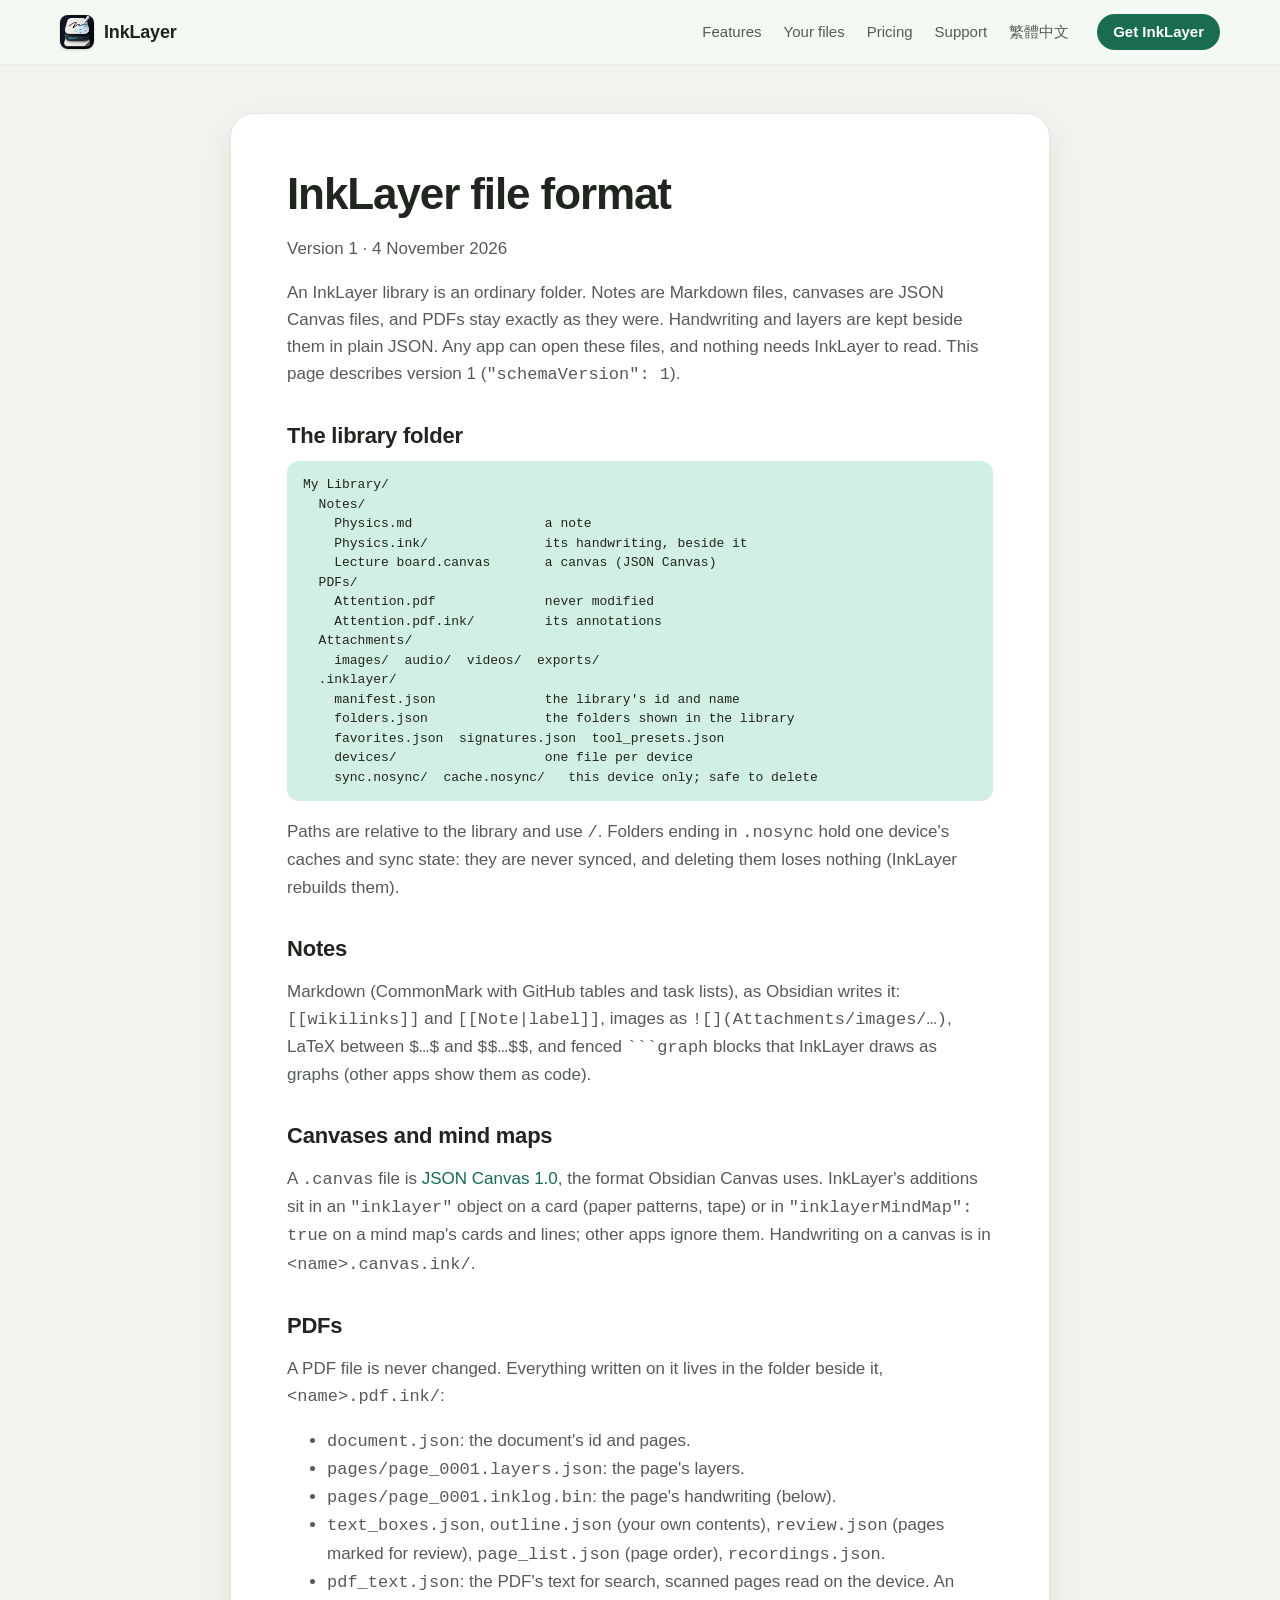
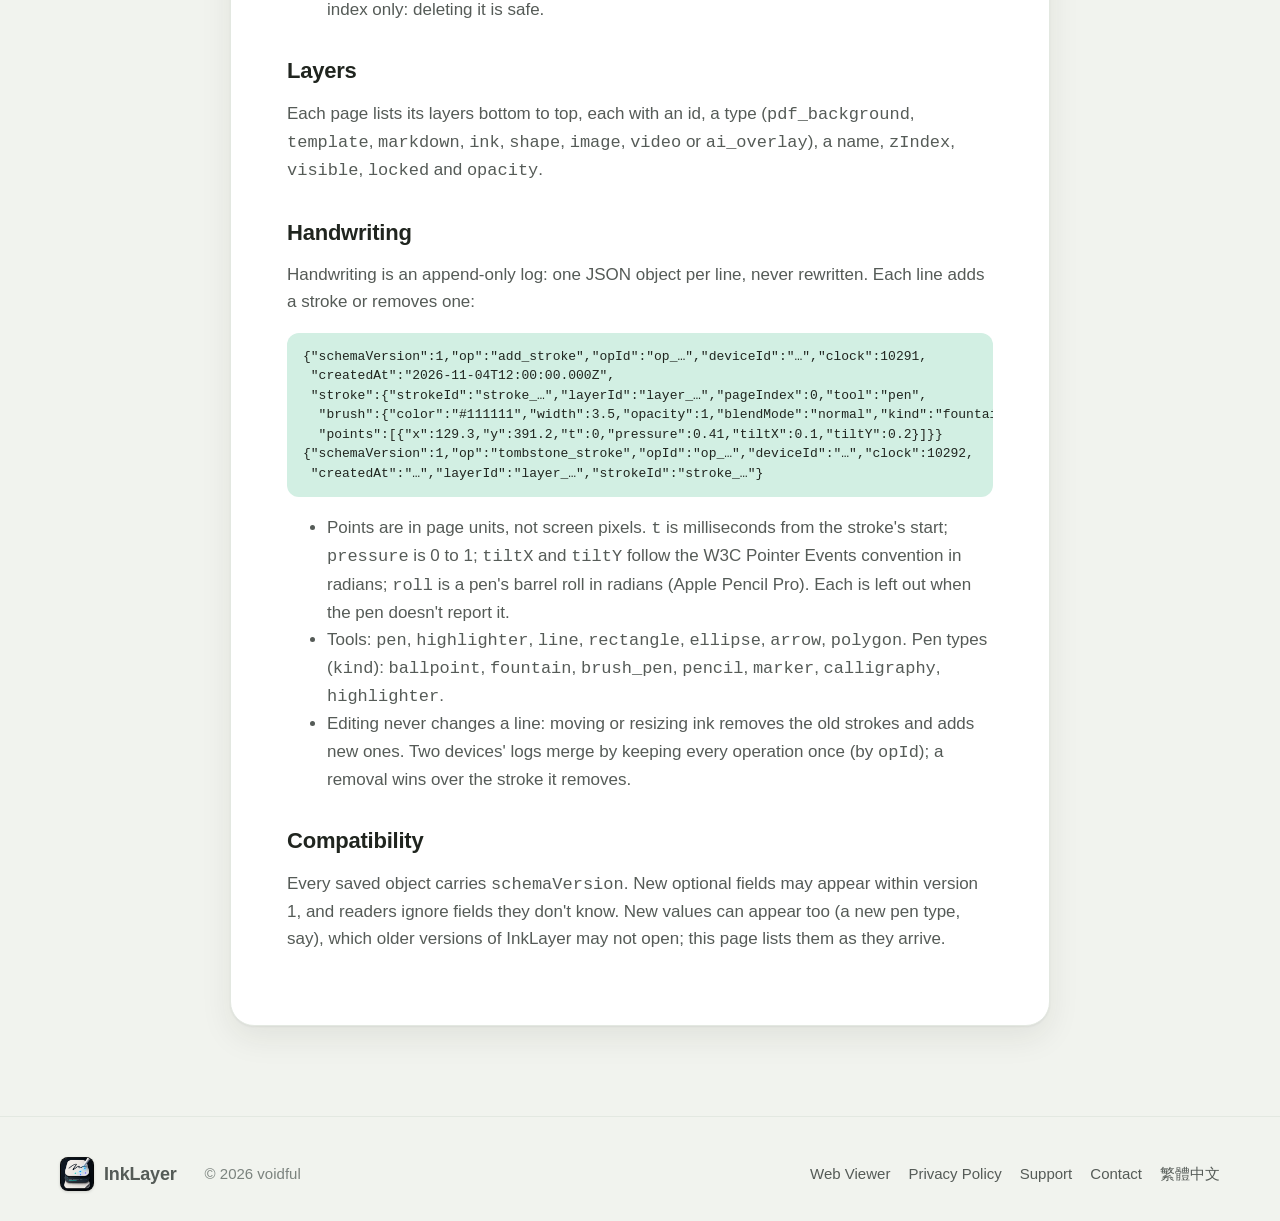
==== format/index.html @ 5ebd4a23 "File format: a public page in English and Traditional Chinese, linked from Your files" ====
<!doctype html>
<html lang="en">
<head>
  <meta charset="utf-8">
  <meta name="viewport" content="width=device-width, initial-scale=1, viewport-fit=cover">
  <title>InkLayer File Format</title>
  <meta name="description" content="How InkLayer stores notes, canvases, PDFs and handwriting: open formats in an ordinary folder.">
  <meta name="theme-color" content="#f5fbf6" media="(prefers-color-scheme: light)">
  <meta name="theme-color" content="#1a1e1c" media="(prefers-color-scheme: dark)">
  <link rel="canonical" href="https://inklayer.app/format/">
  <link rel="alternate" hreflang="zh-Hant" href="https://inklayer.app/format.zh-TW.html">
  <link rel="alternate" hreflang="en" href="https://inklayer.app/format/">
  <link rel="icon" href="/favicon.png">
  <link rel="apple-touch-icon" href="/apple-touch-icon.png">
  <meta property="og:type" content="website">
  <meta property="og:site_name" content="InkLayer">
  <meta property="og:title" content="InkLayer File Format">
  <meta property="og:description" content="How InkLayer stores notes, canvases, PDFs and handwriting: open formats in an ordinary folder.">
  <meta property="og:url" content="https://inklayer.app/format/">
  <meta property="og:image" content="https://inklayer.app/assets/img/og-en.png">
  <meta name="twitter:card" content="summary_large_image">
  <meta name="apple-itunes-app" content="app-id=6824608659">
  <link rel="stylesheet" href="/assets/css/site.css">
  <script>
if ('IntersectionObserver' in window) document.documentElement.classList.add('js');
addEventListener('DOMContentLoaded', () => {
  if (!('IntersectionObserver' in window)) return;
  const seen = new IntersectionObserver((entries) => {
    for (const entry of entries) {
      if (entry.isIntersecting) {
        entry.target.classList.add('in');
        seen.unobserve(entry.target);
      }
    }
  }, { rootMargin: '0px 0px -10% 0px' });
  document.querySelectorAll('.reveal').forEach((el) => seen.observe(el));
});
</script>
</head>
<body>
<a class="skip" href="#main">Skip to content</a>
<header class="site-header">
  <div class="wrap">
    <a class="brand" href="/"><img src="/assets/img/icon-128.png" alt="" width="34" height="34">InkLayer</a>
    <nav class="nav" aria-label="InkLayer"><a href="/#features">Features</a><a href="/#yours">Your files</a><a href="/#pricing">Pricing</a><a href="/support/">Support</a><a class="lang" href="/index.zh-TW.html" hreflang="zh-Hant" lang="zh-Hant">繁體中文</a></nav>
    <a class="header-cta" href="https://apps.apple.com/app/id6824608659">Get InkLayer</a>
  </div>
</header>
<main id="main">
  <div class="wrap">
    <article class="doc">
  <h1>InkLayer file format</h1>
  <p class="updated">Version 1 · 4 November 2026</p>
  <p>An InkLayer library is an ordinary folder. Notes are Markdown files, canvases are JSON Canvas files, and PDFs stay exactly as they were. Handwriting and layers are kept beside them in plain JSON. Any app can open these files, and nothing needs InkLayer to read. This page describes version 1 (<code>"schemaVersion": 1</code>).</p>

  <h2>The library folder</h2>
  <pre><code>My Library/
  Notes/
    Physics.md                 a note
    Physics.ink/               its handwriting, beside it
    Lecture board.canvas       a canvas (JSON Canvas)
  PDFs/
    Attention.pdf              never modified
    Attention.pdf.ink/         its annotations
  Attachments/
    images/  audio/  videos/  exports/
  .inklayer/
    manifest.json              the library's id and name
    folders.json               the folders shown in the library
    favorites.json  signatures.json  tool_presets.json
    devices/                   one file per device
    sync.nosync/  cache.nosync/   this device only; safe to delete</code></pre>
  <p>Paths are relative to the library and use <code>/</code>. Folders ending in <code>.nosync</code> hold one device's caches and sync state: they are never synced, and deleting them loses nothing (InkLayer rebuilds them).</p>

  <h2>Notes</h2>
  <p>Markdown (CommonMark with GitHub tables and task lists), as Obsidian writes it: <code>[[wikilinks]]</code> and <code>[[Note|label]]</code>, images as <code>![](Attachments/images/…)</code>, LaTeX between <code>$…$</code> and <code>$$…$$</code>, and fenced <code>```graph</code> blocks that InkLayer draws as graphs (other apps show them as code).</p>

  <h2>Canvases and mind maps</h2>
  <p>A <code>.canvas</code> file is <a href="https://jsoncanvas.org">JSON Canvas 1.0</a>, the format Obsidian Canvas uses. InkLayer's additions sit in an <code>"inklayer"</code> object on a card (paper patterns, tape) or in <code>"inklayerMindMap": true</code> on a mind map's cards and lines; other apps ignore them. Handwriting on a canvas is in <code>&lt;name&gt;.canvas.ink/</code>.</p>

  <h2>PDFs</h2>
  <p>A PDF file is never changed. Everything written on it lives in the folder beside it, <code>&lt;name&gt;.pdf.ink/</code>:</p>
  <ul>
    <li><code>document.json</code>: the document's id and pages.</li>
    <li><code>pages/page_0001.layers.json</code>: the page's layers.</li>
    <li><code>pages/page_0001.inklog.bin</code>: the page's handwriting (below).</li>
    <li><code>text_boxes.json</code>, <code>outline.json</code> (your own contents), <code>review.json</code> (pages marked for review), <code>page_list.json</code> (page order), <code>recordings.json</code>.</li>
    <li><code>pdf_text.json</code>: the PDF's text for search, scanned pages read on the device. An index only: deleting it is safe.</li>
  </ul>

  <h2>Layers</h2>
  <p>Each page lists its layers bottom to top, each with an id, a type (<code>pdf_background</code>, <code>template</code>, <code>markdown</code>, <code>ink</code>, <code>shape</code>, <code>image</code>, <code>video</code> or <code>ai_overlay</code>), a name, <code>zIndex</code>, <code>visible</code>, <code>locked</code> and <code>opacity</code>.</p>

  <h2>Handwriting</h2>
  <p>Handwriting is an append-only log: one JSON object per line, never rewritten. Each line adds a stroke or removes one:</p>
  <pre><code>{"schemaVersion":1,"op":"add_stroke","opId":"op_…","deviceId":"…","clock":10291,
 "createdAt":"2026-11-04T12:00:00.000Z",
 "stroke":{"strokeId":"stroke_…","layerId":"layer_…","pageIndex":0,"tool":"pen",
  "brush":{"color":"#111111","width":3.5,"opacity":1,"blendMode":"normal","kind":"fountain"},
  "points":[{"x":129.3,"y":391.2,"t":0,"pressure":0.41,"tiltX":0.1,"tiltY":0.2}]}}
{"schemaVersion":1,"op":"tombstone_stroke","opId":"op_…","deviceId":"…","clock":10292,
 "createdAt":"…","layerId":"layer_…","strokeId":"stroke_…"}</code></pre>
  <ul>
    <li>Points are in page units, not screen pixels. <code>t</code> is milliseconds from the stroke's start; <code>pressure</code> is 0 to 1; <code>tiltX</code> and <code>tiltY</code> follow the W3C Pointer Events convention in radians; <code>roll</code> is a pen's barrel roll in radians (Apple Pencil Pro). Each is left out when the pen doesn't report it.</li>
    <li>Tools: <code>pen</code>, <code>highlighter</code>, <code>line</code>, <code>rectangle</code>, <code>ellipse</code>, <code>arrow</code>, <code>polygon</code>. Pen types (<code>kind</code>): <code>ballpoint</code>, <code>fountain</code>, <code>brush_pen</code>, <code>pencil</code>, <code>marker</code>, <code>calligraphy</code>, <code>highlighter</code>.</li>
    <li>Editing never changes a line: moving or resizing ink removes the old strokes and adds new ones. Two devices' logs merge by keeping every operation once (by <code>opId</code>); a removal wins over the stroke it removes.</li>
  </ul>

  <h2>Compatibility</h2>
  <p>Every saved object carries <code>schemaVersion</code>. New optional fields may appear within version 1, and readers ignore fields they don't know. New values can appear too (a new pen type, say), which older versions of InkLayer may not open; this page lists them as they arrive.</p>

</article>
  </div>
</main>
<footer class="site-footer">
  <div class="wrap">
    <a class="brand" href="/"><img src="/assets/img/icon-128.png" alt="" width="34" height="34">InkLayer</a>
    <span>© 2026 voidful</span>
    <nav aria-label="Footer"><a href="/viewer/">Web Viewer</a><a href="/privacy/">Privacy Policy</a><a href="/support/">Support</a><a href="mailto:support@eric-lam.com">Contact</a><a href="/index.zh-TW.html" hreflang="zh-Hant" lang="zh-Hant">繁體中文</a></nav>
  </div>
</footer>
</body>
</html>
---- assets/css/site.css ----
/* InkLayer website: paper on a desk, ink on paper.
   Colors are InkLayer's own (desk, paper, the deep green Add button, the mint
   selection, highlighters and the three inks of the screenshots). */

:root {
  color-scheme: light dark;
  --desk: #f1f3ee;
  --desk-grid: #d9ded5;
  --paper: #ffffff;
  --paper-edge: #e3e8e1;
  --toolbar: #f5fbf6;
  --ink: #20251f;
  --muted: #555b57;
  --faint: #7b837e;
  --brand: #196b52;
  --brand-ink: #ffffff;
  --mint: #a5f2d3;
  --mint-soft: #d2efe3;
  --highlight: #fcebae;
  --red-ink: #d64545;
  --green-ink: #2f7558;
  --navy-ink: #1f3a5f;
  --shadow: 0 1px 2px rgb(32 37 31 / 6%), 0 12px 32px rgb(32 37 31 / 8%);
  --shadow-lg: 0 2px 4px rgb(32 37 31 / 6%), 0 30px 60px rgb(32 37 31 / 14%);
  --radius: 18px;
  --max: 1160px;
  --font: -apple-system, BlinkMacSystemFont, "SF Pro Text", "Segoe UI", Roboto,
    "Helvetica Neue", "PingFang TC", "Noto Sans TC", "Microsoft JhengHei", sans-serif;
  --font-display: -apple-system, BlinkMacSystemFont, "SF Pro Display", "Segoe UI",
    Roboto, "Helvetica Neue", "PingFang TC", "Noto Sans TC", "Microsoft JhengHei",
    sans-serif;
}

@media (prefers-color-scheme: dark) {
  :root {
    --desk: #131715;
    --desk-grid: #232a26;
    --paper: #1e2220;
    --paper-edge: #2e3532;
    --toolbar: #1a1e1c;
    --ink: #e2e6e0;
    --muted: #a6aea9;
    --faint: #7f8883;
    --brand: #5fc39a;
    --brand-ink: #0d1f18;
    --mint: #2b5c4a;
    --mint-soft: #213a31;
    --highlight: #5c4f1e;
    --red-ink: #ef7a72;
    --green-ink: #69c49b;
    --navy-ink: #8fb2e0;
    --shadow: 0 1px 2px rgb(0 0 0 / 30%), 0 12px 32px rgb(0 0 0 / 30%);
    --shadow-lg: 0 2px 4px rgb(0 0 0 / 30%), 0 30px 60px rgb(0 0 0 / 45%);
  }
}

*,
*::before,
*::after {
  box-sizing: border-box;
}

html {
  -webkit-text-size-adjust: 100%;
  scroll-behavior: smooth;
}

body {
  margin: 0;
  background: var(--desk);
  color: var(--ink);
  font-family: var(--font);
  font-size: 17px;
  line-height: 1.6;
  -webkit-font-smoothing: antialiased;
}

img,
svg {
  display: block;
  max-width: 100%;
}

a {
  color: var(--brand);
  text-decoration: none;
}

a:hover {
  text-decoration: underline;
  text-underline-offset: 3px;
}

:focus-visible {
  outline: 3px solid var(--brand);
  outline-offset: 3px;
  border-radius: 6px;
}

.wrap {
  width: min(100% - 40px, var(--max));
  margin-inline: auto;
}

.skip {
  position: absolute;
  left: -999px;
}

.skip:focus {
  left: 16px;
  top: 12px;
  z-index: 20;
  background: var(--paper);
  padding: 8px 14px;
  border-radius: 10px;
}

/* --- Header ------------------------------------------------------------- */

.site-header {
  position: sticky;
  top: 0;
  z-index: 10;
  background: color-mix(in srgb, var(--toolbar) 82%, transparent);
  backdrop-filter: saturate(1.4) blur(18px);
  -webkit-backdrop-filter: saturate(1.4) blur(18px);
  border-bottom: 1px solid color-mix(in srgb, var(--paper-edge) 70%, transparent);
}

.site-header .wrap {
  display: flex;
  align-items: center;
  gap: 28px;
  height: 64px;
}

.brand {
  display: flex;
  align-items: center;
  gap: 10px;
  color: var(--ink);
  font-weight: 700;
  font-size: 18px;
  letter-spacing: -0.01em;
}

.brand:hover {
  text-decoration: none;
}

.brand img {
  width: 34px;
  height: 34px;
  border-radius: 8px;
  box-shadow: 0 1px 3px rgb(0 0 0 / 15%);
}

.nav {
  display: flex;
  gap: 22px;
  margin-left: auto;
  font-size: 15px;
}

.nav a {
  color: var(--muted);
  white-space: nowrap;
}

.nav a:hover {
  color: var(--ink);
  text-decoration: none;
}

.header-cta {
  display: inline-flex;
  align-items: center;
  height: 36px;
  padding: 0 16px;
  border-radius: 999px;
  background: var(--brand);
  color: var(--brand-ink);
  font-weight: 600;
  font-size: 15px;
  white-space: nowrap;
}

.header-cta:hover {
  text-decoration: none;
  filter: brightness(1.08);
}

@media (max-width: 860px) {
  .nav a:not(.lang) {
    display: none;
  }
}

@media (max-width: 420px) {
  .site-header .wrap {
    gap: 14px;
  }

  .header-cta {
    padding: 0 13px;
  }
}

/* --- Hero --------------------------------------------------------------- */

.hero {
  position: relative;
  padding: 72px 0 40px;
  overflow: hidden;
  /* The canvas desk's dot grid. */
  background-image: radial-gradient(var(--desk-grid) 1.2px, transparent 1.4px);
  background-size: 24px 24px;
}

.hero::after {
  content: "";
  position: absolute;
  inset: auto 0 0;
  height: 160px;
  background: linear-gradient(transparent, var(--desk));
  pointer-events: none;
}

.hero-copy {
  max-width: 820px;
  margin-inline: auto;
  text-align: center;
}

.eyebrow {
  display: inline-block;
  margin: 0 0 18px;
  padding: 6px 14px;
  border-radius: 999px;
  background: var(--mint-soft);
  color: var(--green-ink);
  font-size: 14px;
  font-weight: 600;
  letter-spacing: 0.01em;
}

h1,
h2,
h3 {
  font-family: var(--font-display);
  letter-spacing: -0.025em;
  line-height: 1.08;
  margin: 0;
}

.hero h1 {
  font-size: clamp(42px, 7vw, 78px);
  font-weight: 800;
}

:lang(zh) h1,
:lang(zh) h2 {
  letter-spacing: 0;
  line-height: 1.2;
}

.lede {
  max-width: 640px;
  margin: 24px auto 0;
  color: var(--muted);
  font-size: clamp(18px, 2.2vw, 21px);
  line-height: 1.55;
}

.cta-row {
  display: flex;
  flex-wrap: wrap;
  align-items: center;
  justify-content: center;
  gap: 14px 22px;
  margin-top: 34px;
}

.store-badge {
  display: inline-block;
  line-height: 0;
}

.store-badge img {
  height: 54px;
  width: auto;
}

.cta-note {
  color: var(--faint);
  font-size: 15px;
}

/* A word circled or highlighted in ink. */
.inked {
  position: relative;
  display: inline-block;
  white-space: nowrap;
}

.inked svg {
  position: absolute;
  max-width: none;
  pointer-events: none;
  overflow: visible;
}

.inked {
  padding: 0 0.12em;
  margin-right: 0.08em;
}

.inked .circle {
  left: -4%;
  top: -20%;
  width: 108%;
  height: 142%;
}

.inked .underline {
  left: -2%;
  bottom: -0.18em;
  width: 104%;
  height: 0.4em;
}

.ink-stroke {
  fill: none;
  stroke-linecap: round;
  stroke-linejoin: round;
}

.marker {
  background: linear-gradient(transparent 52%, var(--highlight) 52%, var(--highlight) 92%, transparent 92%);
  border-radius: 3px;
  padding: 0 2px;
  box-decoration-break: clone;
  -webkit-box-decoration-break: clone;
}

.marker.mint {
  background: linear-gradient(transparent 52%, var(--mint-soft) 52%, var(--mint-soft) 92%, transparent 92%);
}

/* Devices: a Mac window and an iPhone, drawn in CSS around the screenshots. */
.stage {
  position: relative;
  z-index: 1;
  margin: 56px auto 0;
  max-width: 1040px;
}

.window {
  border-radius: 14px;
  background: var(--paper);
  box-shadow: var(--shadow-lg);
  border: 1px solid var(--paper-edge);
  overflow: hidden;
}

.window .bar {
  display: flex;
  gap: 8px;
  padding: 11px 14px;
  background: var(--toolbar);
  border-bottom: 1px solid var(--paper-edge);
}

.window .bar i {
  width: 12px;
  height: 12px;
  border-radius: 50%;
  background: #ff5f57;
}

.window .bar i:nth-child(2) {
  background: #febc2e;
}

.window .bar i:nth-child(3) {
  background: #28c840;
}

.window img,
.tablet img,
.phone img {
  width: 100%;
  height: auto;
}

.phone {
  position: absolute;
  right: -2%;
  bottom: -9%;
  width: 21%;
  padding: 7px;
  border-radius: 34px;
  background: #1b1d1c;
  box-shadow: var(--shadow-lg);
}

.phone img {
  border-radius: 27px;
}

.tablet {
  padding: 12px;
  border-radius: 28px;
  background: #1b1d1c;
  box-shadow: var(--shadow-lg);
}

.tablet img {
  border-radius: 16px;
}

.stage .arrow {
  position: absolute;
  left: -7%;
  top: 18%;
  width: 13%;
}

@media (max-width: 760px) {
  .phone {
    width: 30%;
    right: -3%;
  }

  .stage .arrow {
    display: none;
  }
}

/* --- Promises strip ----------------------------------------------------- */

.promises {
  display: grid;
  grid-template-columns: repeat(4, 1fr);
  gap: 14px;
  margin: 100px auto 0;
  padding: 0;
  list-style: none;
}

.promises li {
  display: flex;
  align-items: center;
  gap: 12px;
  padding: 16px 18px;
  border-radius: 14px;
  background: var(--paper);
  box-shadow: var(--shadow);
  font-weight: 600;
  font-size: 16px;
}

.promises svg {
  flex: none;
  width: 26px;
  height: 26px;
  color: var(--green-ink);
}

@media (max-width: 900px) {
  .promises {
    grid-template-columns: repeat(2, 1fr);
  }
}

/* --- Feature rows ------------------------------------------------------- */

section {
  scroll-margin-top: 80px;
}

.feature {
  display: grid;
  grid-template-columns: 5fr 7fr;
  align-items: center;
  gap: clamp(32px, 6vw, 80px);
  padding: 110px 0 0;
}

.feature.flip {
  grid-template-columns: 7fr 5fr;
}

.feature.flip .feature-copy {
  order: 2;
}

.kicker {
  display: flex;
  align-items: center;
  gap: 8px;
  margin: 0 0 14px;
  color: var(--green-ink);
  font-weight: 700;
  font-size: 15px;
  letter-spacing: 0.02em;
}

.kicker::before {
  content: "";
  width: 22px;
  height: 3px;
  border-radius: 2px;
  background: currentColor;
}

.feature h2,
.section-head h2 {
  font-size: clamp(32px, 4.4vw, 48px);
  font-weight: 800;
}

.feature p {
  color: var(--muted);
  font-size: 18px;
  margin: 20px 0 0;
}

.checks {
  margin: 24px 0 0;
  padding: 0;
  list-style: none;
}

.checks li {
  position: relative;
  padding-left: 34px;
  margin: 12px 0;
  font-size: 17px;
}

.checks li::before {
  content: "";
  position: absolute;
  left: 2px;
  top: 3px;
  width: 22px;
  height: 22px;
  background: var(--green-ink);
  -webkit-mask: url("data:image/svg+xml,%3Csvg xmlns='http://www.w3.org/2000/svg' viewBox='0 0 24 24'%3E%3Cpath d='M3 13.5c2 1.2 3.5 3 4.6 5.6C10.5 12 14.6 6.8 21 3.5' fill='none' stroke='%23000' stroke-width='3' stroke-linecap='round' stroke-linejoin='round'/%3E%3C/svg%3E") center / contain no-repeat;
  mask: url("data:image/svg+xml,%3Csvg xmlns='http://www.w3.org/2000/svg' viewBox='0 0 24 24'%3E%3Cpath d='M3 13.5c2 1.2 3.5 3 4.6 5.6C10.5 12 14.6 6.8 21 3.5' fill='none' stroke='%23000' stroke-width='3' stroke-linecap='round' stroke-linejoin='round'/%3E%3C/svg%3E") center / contain no-repeat;
}

.media {
  position: relative;
}

@media (max-width: 880px) {
  .feature,
  .feature.flip {
    grid-template-columns: 1fr;
    padding-top: 80px;
  }

  .feature.flip .feature-copy {
    order: 0;
  }
}

/* The layers illustration: three sheets, drawn in the inks. */
.layers-art {
  position: relative;
  aspect-ratio: 7 / 5;
  border-radius: var(--radius);
  background: var(--paper);
  box-shadow: var(--shadow);
  border: 1px solid var(--paper-edge);
  background-image: radial-gradient(var(--desk-grid) 1.2px, transparent 1.4px);
  background-size: 22px 22px;
}

.layers-art svg {
  position: absolute;
  inset: 6% 8%;
  width: 84%;
  height: 88%;
}

.layer-label {
  font: 600 15px var(--font);
  fill: var(--muted);
}

/* --- Values (Obsidian-style cards) --------------------------------------- */

.section-head {
  max-width: 760px;
  margin: 0 auto;
  padding-top: 130px;
  text-align: center;
}

.section-head p {
  color: var(--muted);
  font-size: 19px;
  margin: 18px 0 0;
}

.cards {
  display: grid;
  grid-template-columns: repeat(3, 1fr);
  gap: 18px;
  margin-top: 48px;
}

.card {
  padding: 28px;
  border-radius: var(--radius);
  background: var(--paper);
  box-shadow: var(--shadow);
  border: 1px solid var(--paper-edge);
}

.card h3 {
  font-size: 22px;
  font-weight: 700;
  margin: 18px 0 10px;
}

.card p {
  margin: 0;
  color: var(--muted);
  font-size: 16px;
}

.card .glyph {
  display: grid;
  place-items: center;
  width: 48px;
  height: 48px;
  border-radius: 14px;
  background: var(--mint-soft);
  color: var(--green-ink);
}

.card .glyph svg {
  width: 26px;
  height: 26px;
}

.sync-row {
  display: flex;
  flex-wrap: wrap;
  gap: 8px;
  margin-top: 16px;
}

.chip {
  display: inline-flex;
  align-items: center;
  gap: 6px;
  padding: 4px 11px;
  border-radius: 999px;
  border: 1px solid var(--paper-edge);
  background: var(--toolbar);
  color: var(--ink);
  font-size: 13px;
  font-weight: 600;
}

.chip.soon::after {
  content: "1.1";
  padding: 0 6px;
  border-radius: 6px;
  background: var(--highlight);
  color: var(--ink);
  font-size: 11px;
}

@media (max-width: 900px) {
  .cards {
    grid-template-columns: 1fr;
  }
}

/* --- Small feature grid ------------------------------------------------- */

.grid {
  display: grid;
  grid-template-columns: repeat(3, 1fr);
  gap: 16px;
  margin-top: 48px;
}

.tile {
  padding: 22px 24px;
  border-radius: 16px;
  background: var(--paper);
  border: 1px solid var(--paper-edge);
}

.tile h3 {
  display: flex;
  align-items: center;
  gap: 10px;
  font-size: 18px;
  font-weight: 700;
  letter-spacing: -0.01em;
}

.tile h3 svg {
  width: 22px;
  height: 22px;
  color: var(--brand);
}

.tile p {
  margin: 8px 0 0;
  color: var(--muted);
  font-size: 15.5px;
}

@media (max-width: 900px) {
  .grid {
    grid-template-columns: repeat(2, 1fr);
  }
}

@media (max-width: 560px) {
  .grid {
    grid-template-columns: 1fr;
  }
}

/* --- New in the latest version ------------------------------------------ */

.soon-panel {
  position: relative;
  margin-top: 130px;
  padding: clamp(32px, 5vw, 56px);
  border-radius: 28px;
  background: var(--paper);
  box-shadow: var(--shadow);
  border: 1px solid var(--paper-edge);
  overflow: hidden;
}

.soon-panel::before {
  /* A page of lined paper. */
  content: "";
  position: absolute;
  inset: 0;
  background-image: repeating-linear-gradient(transparent 0 35px, var(--mint-soft) 35px 36px);
  opacity: 0.6;
  pointer-events: none;
}

.soon-panel > * {
  position: relative;
}

.soon-panel h2 {
  font-size: clamp(28px, 3.6vw, 40px);
  font-weight: 800;
}

.badge-11 {
  display: inline-block;
  margin-bottom: 14px;
  padding: 4px 12px;
  border-radius: 999px;
  background: var(--highlight);
  font-weight: 700;
  font-size: 14px;
}

.soon-list {
  display: grid;
  grid-template-columns: repeat(2, 1fr);
  gap: 6px 40px;
  margin: 26px 0 0;
  padding: 0;
  list-style: none;
}

.soon-list li {
  padding: 10px 0 10px 30px;
  position: relative;
  border-bottom: 1px dashed var(--paper-edge);
}

.soon-list li::before {
  content: "";
  position: absolute;
  left: 0;
  top: 17px;
  width: 14px;
  height: 14px;
  border: 2.5px solid var(--red-ink);
  border-radius: 50% 45% 55% 48%;
  transform: rotate(-12deg);
}

.soon-list strong {
  display: block;
}

.soon-note {
  margin: 22px 0 0;
  color: var(--muted);
  font-size: 14.5px;
}

.soon-list span {
  color: var(--muted);
  font-size: 15.5px;
}

@media (max-width: 760px) {
  .soon-list {
    grid-template-columns: 1fr;
  }
}

/* --- Pricing ------------------------------------------------------------ */

.plans {
  display: grid;
  grid-template-columns: repeat(2, minmax(0, 420px));
  justify-content: center;
  gap: 18px;
  margin-top: 48px;
}

.plan {
  padding: 32px;
  border-radius: var(--radius);
  background: var(--paper);
  border: 1px solid var(--paper-edge);
  box-shadow: var(--shadow);
}

.plan.featured {
  border: 2px solid var(--brand);
}

.plan h3 {
  font-size: 24px;
  font-weight: 800;
}

.plan .price {
  margin: 10px 0 0;
  color: var(--green-ink);
  font-weight: 700;
}

.plan ul {
  margin: 18px 0 0;
  padding: 0;
  list-style: none;
}

.plan li {
  position: relative;
  padding-left: 28px;
  margin: 10px 0;
  color: var(--muted);
}

.plan li::before {
  content: "";
  position: absolute;
  left: 0;
  top: 5px;
  width: 18px;
  height: 18px;
  background: var(--green-ink);
  -webkit-mask: url("data:image/svg+xml,%3Csvg xmlns='http://www.w3.org/2000/svg' viewBox='0 0 24 24'%3E%3Cpath d='M3 13.5c2 1.2 3.5 3 4.6 5.6C10.5 12 14.6 6.8 21 3.5' fill='none' stroke='%23000' stroke-width='3' stroke-linecap='round' stroke-linejoin='round'/%3E%3C/svg%3E") center / contain no-repeat;
  mask: url("data:image/svg+xml,%3Csvg xmlns='http://www.w3.org/2000/svg' viewBox='0 0 24 24'%3E%3Cpath d='M3 13.5c2 1.2 3.5 3 4.6 5.6C10.5 12 14.6 6.8 21 3.5' fill='none' stroke='%23000' stroke-width='3' stroke-linecap='round' stroke-linejoin='round'/%3E%3C/svg%3E") center / contain no-repeat;
}

.plans-note {
  max-width: 640px;
  margin: 22px auto 0;
  text-align: center;
  color: var(--faint);
  font-size: 15px;
}

@media (max-width: 760px) {
  .plans {
    grid-template-columns: 1fr;
  }
}

/* --- Closing call ------------------------------------------------------- */

.closing {
  margin-top: 130px;
  padding: 80px 24px;
  border-radius: 32px;
  background: var(--brand);
  color: var(--brand-ink);
  text-align: center;
  overflow: hidden;
  position: relative;
}

.closing h2 {
  font-size: clamp(32px, 5vw, 56px);
  font-weight: 800;
}

.closing p {
  margin: 16px auto 0;
  max-width: 560px;
  opacity: 0.85;
  font-size: 19px;
}

.closing .cta-row {
  margin-top: 30px;
}

.closing .scribble {
  position: absolute;
  opacity: 0.18;
  width: 260px;
  pointer-events: none;
}

/* --- Footer ------------------------------------------------------------- */

.site-footer {
  margin-top: 90px;
  padding: 40px 0 56px;
  border-top: 1px solid var(--paper-edge);
  color: var(--faint);
  font-size: 15px;
}

.site-footer .wrap {
  display: flex;
  flex-wrap: wrap;
  align-items: center;
  gap: 18px 28px;
}

.site-footer nav {
  display: flex;
  flex-wrap: wrap;
  gap: 18px;
  margin-left: auto;
}

.site-footer a {
  color: var(--muted);
}

/* --- Legal pages -------------------------------------------------------- */

.doc {
  max-width: 820px;
  margin: 48px auto 0;
  padding: clamp(28px, 5vw, 56px);
  border-radius: 24px;
  background: var(--paper);
  border: 1px solid var(--paper-edge);
  box-shadow: var(--shadow);
}

.doc h1 {
  font-size: clamp(32px, 5vw, 44px);
  font-weight: 800;
  margin-bottom: 8px;
}

.doc h2 {
  font-size: 22px;
  margin: 36px 0 10px;
  letter-spacing: -0.01em;
}

.doc p,
.doc li {
  color: var(--muted);
}

.doc .language-links {
  margin: 10px 0 18px;
}

.doc pre {
  overflow-x: auto;
  padding: 14px 16px;
  border-radius: 12px;
  background: var(--mint-soft);
  font-size: 13px;
  line-height: 1.5;
}

.doc .notice {
  border-left: 4px solid var(--green-ink);
  padding: 8px 14px;
  margin: 24px 0;
  background: var(--mint-soft);
  border-radius: 0 10px 10px 0;
}

/* --- Motion ------------------------------------------------------------- */

/* Ink writes itself in once; the copy is all there without it. */
.js .draw {
  stroke-dasharray: var(--len, 1200);
  stroke-dashoffset: var(--len, 1200);
  animation: draw 1.1s cubic-bezier(0.6, 0, 0.3, 1) 0.35s forwards;
}

@keyframes draw {
  to {
    stroke-dashoffset: 0;
  }
}

.js .reveal {
  opacity: 0;
  transform: translateY(24px);
  transition: opacity 0.7s ease, transform 0.7s ease;
}

.js .reveal.in {
  opacity: 1;
  transform: none;
}

@media (prefers-reduced-motion: reduce) {
  html {
    scroll-behavior: auto;
  }

  .js .draw {
    animation: none;
    stroke-dashoffset: 0;
  }

  .js .reveal {
    opacity: 1;
    transform: none;
    transition: none;
  }
}
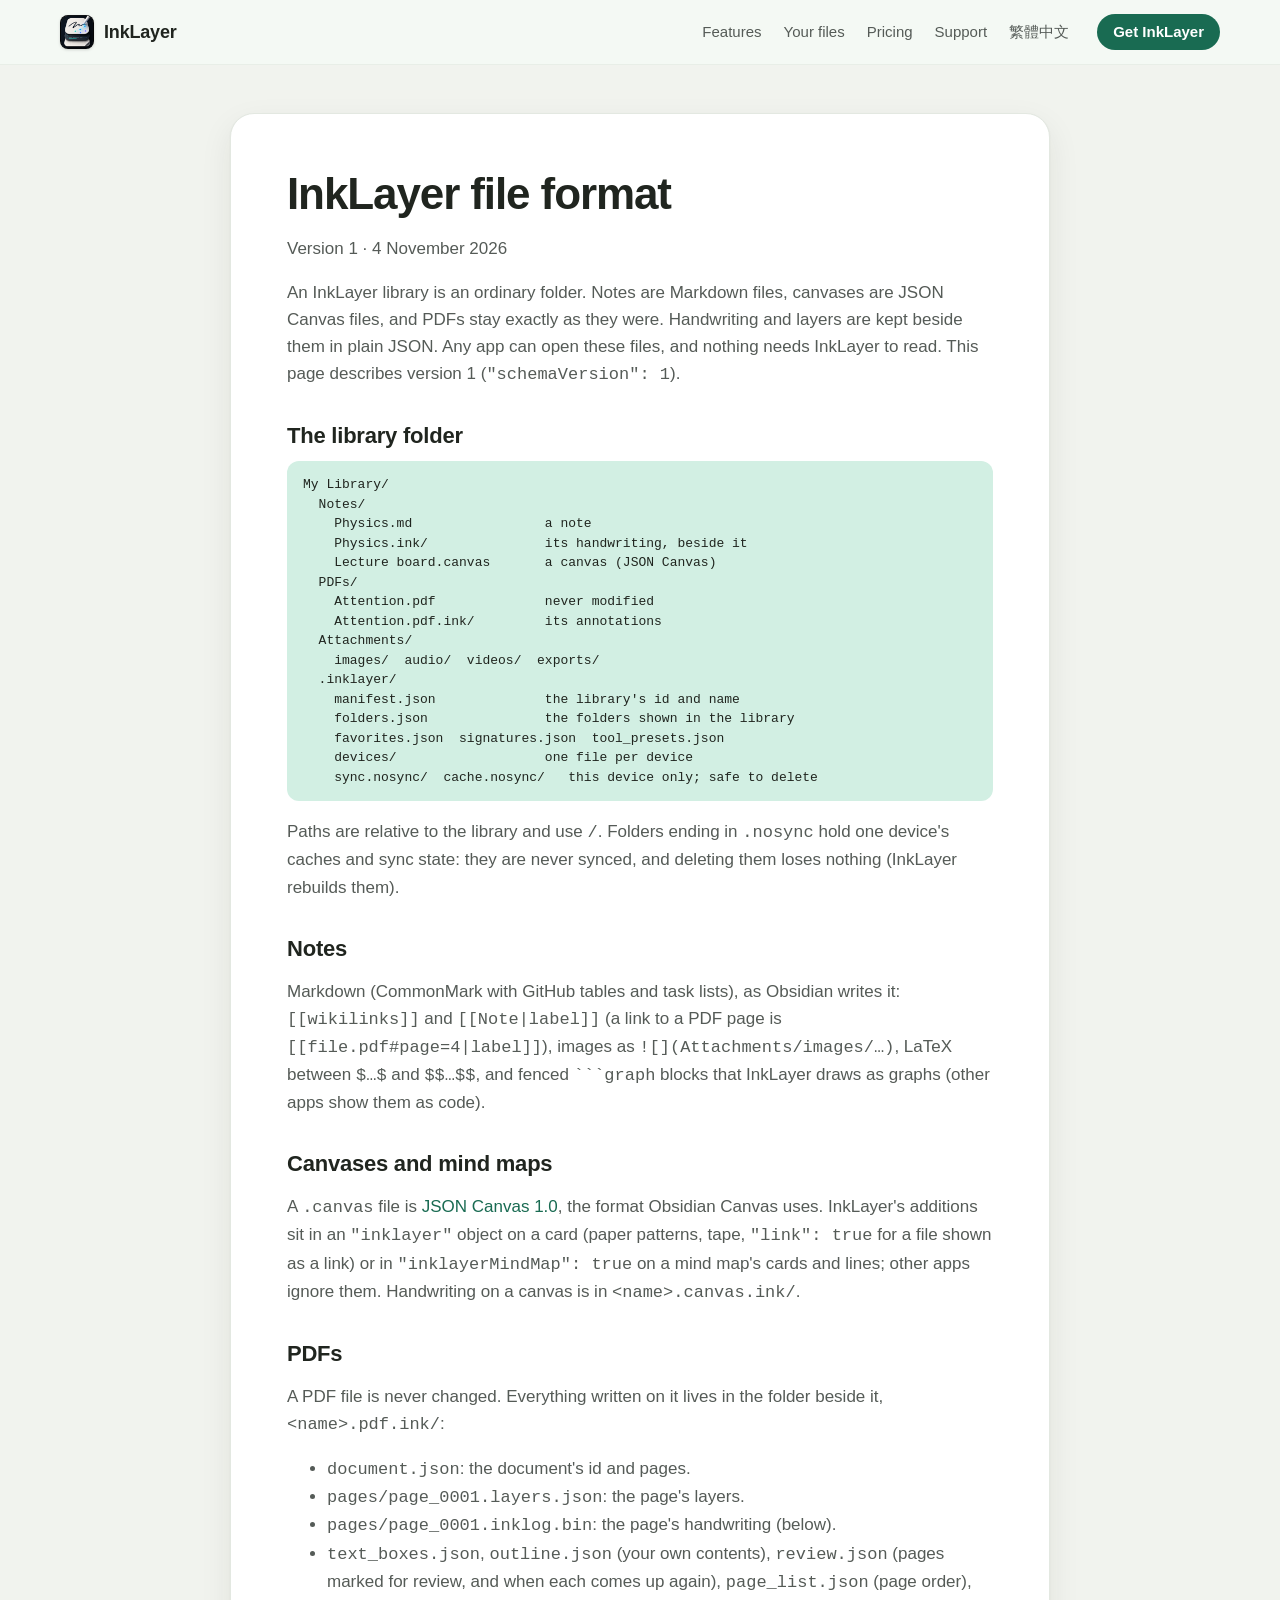
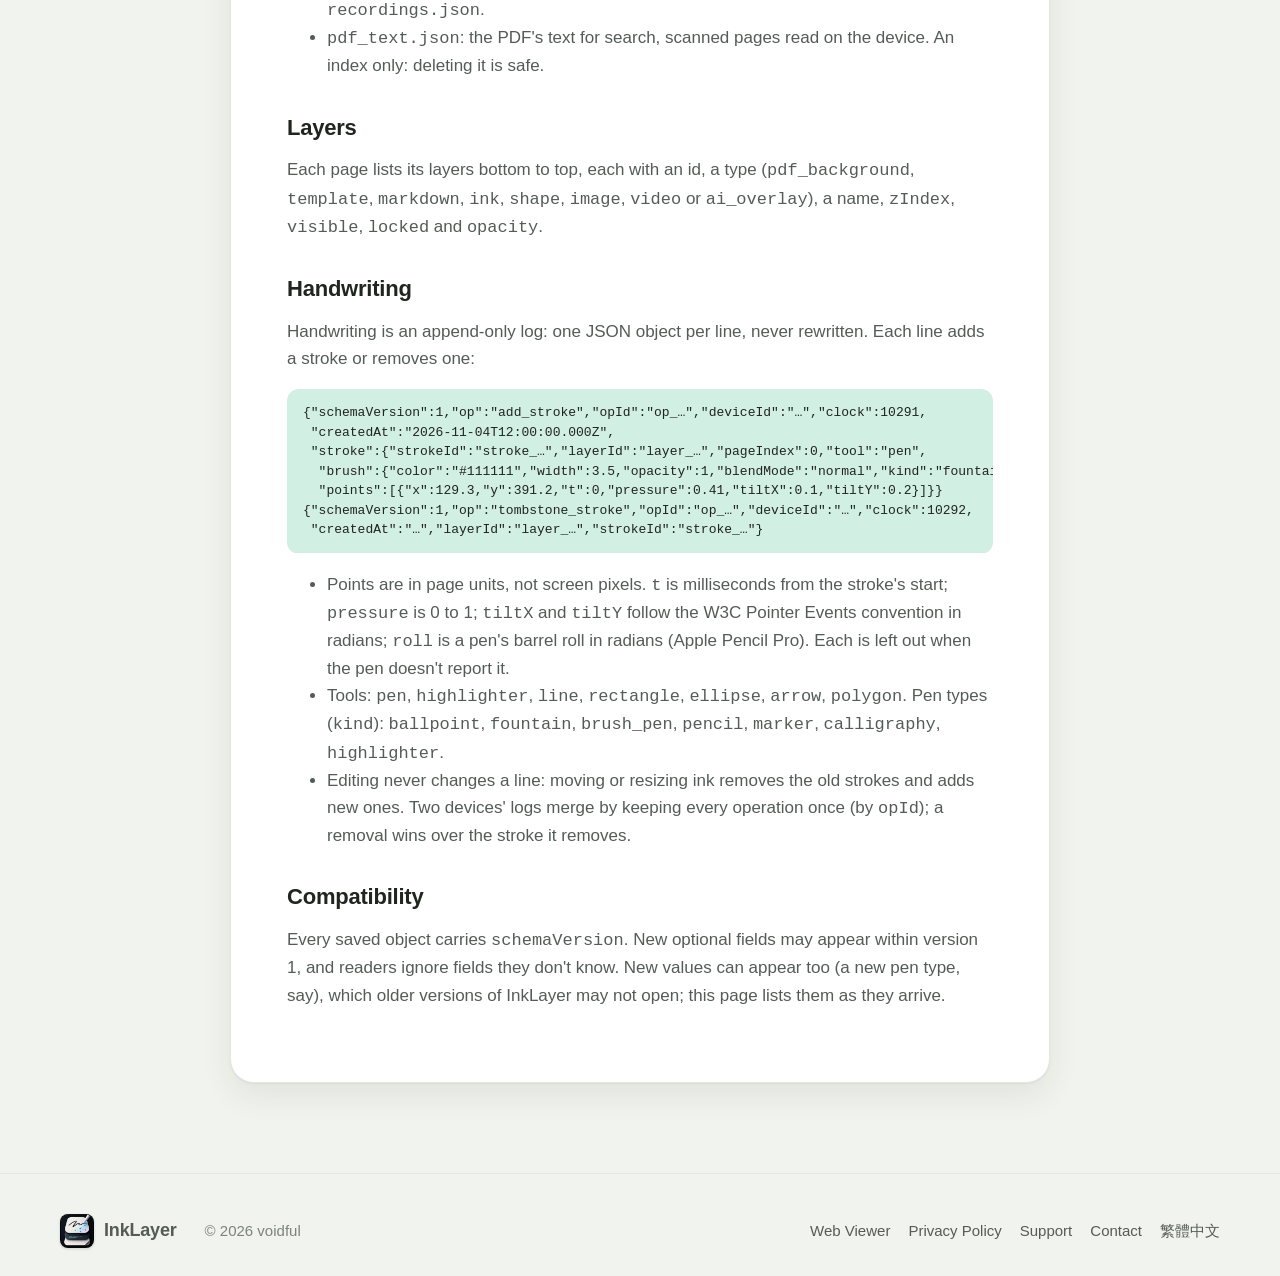
==== commit fc1c9211: "InkLayer 1.3: the new-features panel (in App Store review), format notes on page links and review da" ====
--- a/format/index.html
+++ b/format/index.html
@@ -73,10 +73,10 @@
   <p>Paths are relative to the library and use <code>/</code>. Folders ending in <code>.nosync</code> hold one device's caches and sync state: they are never synced, and deleting them loses nothing (InkLayer rebuilds them).</p>
 
   <h2>Notes</h2>
-  <p>Markdown (CommonMark with GitHub tables and task lists), as Obsidian writes it: <code>[[wikilinks]]</code> and <code>[[Note|label]]</code>, images as <code>![](Attachments/images/…)</code>, LaTeX between <code>$…$</code> and <code>$$…$$</code>, and fenced <code>```graph</code> blocks that InkLayer draws as graphs (other apps show them as code).</p>
+  <p>Markdown (CommonMark with GitHub tables and task lists), as Obsidian writes it: <code>[[wikilinks]]</code> and <code>[[Note|label]]</code> (a link to a PDF page is <code>[[file.pdf#page=4|label]]</code>), images as <code>![](Attachments/images/…)</code>, LaTeX between <code>$…$</code> and <code>$$…$$</code>, and fenced <code>```graph</code> blocks that InkLayer draws as graphs (other apps show them as code).</p>
 
   <h2>Canvases and mind maps</h2>
-  <p>A <code>.canvas</code> file is <a href="https://jsoncanvas.org">JSON Canvas 1.0</a>, the format Obsidian Canvas uses. InkLayer's additions sit in an <code>"inklayer"</code> object on a card (paper patterns, tape) or in <code>"inklayerMindMap": true</code> on a mind map's cards and lines; other apps ignore them. Handwriting on a canvas is in <code>&lt;name&gt;.canvas.ink/</code>.</p>
+  <p>A <code>.canvas</code> file is <a href="https://jsoncanvas.org">JSON Canvas 1.0</a>, the format Obsidian Canvas uses. InkLayer's additions sit in an <code>"inklayer"</code> object on a card (paper patterns, tape, <code>"link": true</code> for a file shown as a link) or in <code>"inklayerMindMap": true</code> on a mind map's cards and lines; other apps ignore them. Handwriting on a canvas is in <code>&lt;name&gt;.canvas.ink/</code>.</p>
 
   <h2>PDFs</h2>
   <p>A PDF file is never changed. Everything written on it lives in the folder beside it, <code>&lt;name&gt;.pdf.ink/</code>:</p>
@@ -84,7 +84,7 @@
     <li><code>document.json</code>: the document's id and pages.</li>
     <li><code>pages/page_0001.layers.json</code>: the page's layers.</li>
     <li><code>pages/page_0001.inklog.bin</code>: the page's handwriting (below).</li>
-    <li><code>text_boxes.json</code>, <code>outline.json</code> (your own contents), <code>review.json</code> (pages marked for review), <code>page_list.json</code> (page order), <code>recordings.json</code>.</li>
+    <li><code>text_boxes.json</code>, <code>outline.json</code> (your own contents), <code>review.json</code> (pages marked for review, and when each comes up again), <code>page_list.json</code> (page order), <code>recordings.json</code>.</li>
     <li><code>pdf_text.json</code>: the PDF's text for search, scanned pages read on the device. An index only: deleting it is safe.</li>
   </ul>
 
